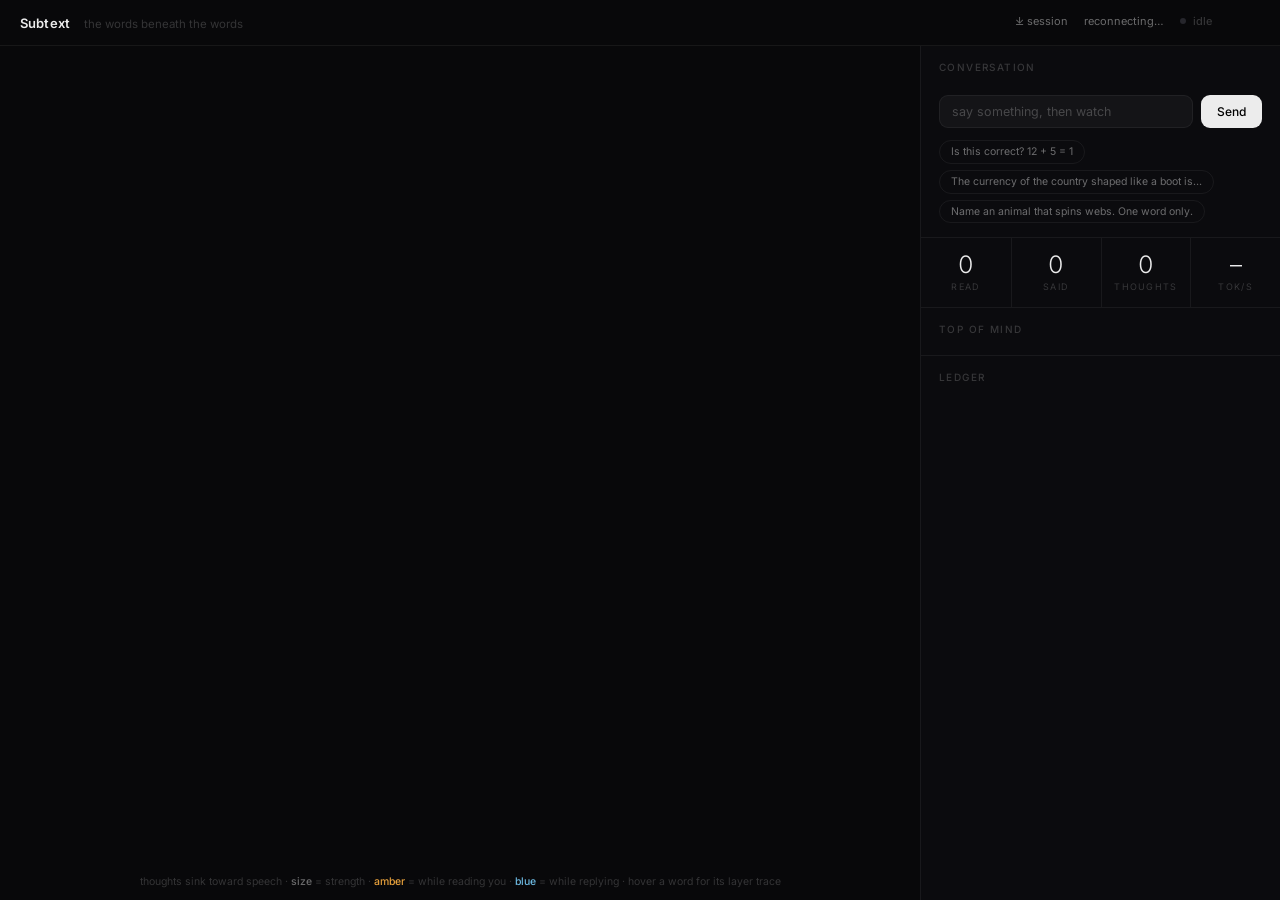
==== docs/index.html @ 671297f6 "New demo video; findings stills; browser replay mode; GitHub Pages demo" ====
<!DOCTYPE html>
<html lang="en">
<head>
<meta charset="utf-8">
<title>Subtext</title>
<meta name="viewport" content="width=device-width, initial-scale=1">
<link rel="preconnect" href="https://fonts.googleapis.com">
<link rel="preconnect" href="https://fonts.gstatic.com" crossorigin>
<link href="https://fonts.googleapis.com/css2?family=Inter:wght@300;400;500;600&family=Source+Serif+4:ital,opsz,wght@1,8..60,400;1,8..60,500&display=swap" rel="stylesheet">
<style>
  :root {
    --bg: #08080a; --panel: #0b0b0e; --hair: rgba(255,255,255,.06);
    --ink: rgba(255,255,255,.92); --dim: rgba(255,255,255,.40); --faint: rgba(255,255,255,.18);
    --read: #e8a13c; --think: #6cb8e0;
    --sans: "Inter", "Segoe UI", system-ui, sans-serif;
    --mono: "Cascadia Code", "Consolas", monospace;
    --serif: "Source Serif 4", Georgia, serif;
  }
  * { box-sizing: border-box; margin: 0; }
  html, body { height: 100%; overflow: hidden; background: var(--bg); }
  body { font: 13px/1.5 var(--sans); color: var(--ink);
         display: flex; flex-direction: column; -webkit-font-smoothing: antialiased; }

  /* ---------- header ---------- */
  #hdr { display: flex; align-items: baseline; gap: 14px; height: 46px; flex: none;
         padding: 14px 20px 0; border-bottom: 1px solid var(--hair); user-select: none; }
  #hdr .mark { font-size: 13px; font-weight: 600; letter-spacing: .01em; }
  #hdr .sub { font-size: 11.5px; color: var(--faint); font-weight: 400; }
  #hdr .right { margin-left: auto; display: flex; align-items: center; gap: 16px;
                font-size: 11px; color: var(--dim); transform: translateY(-3px); }
  #conn { font-feature-settings: "tnum"; }
  #phase { display: flex; align-items: center; gap: 7px; min-width: 80px;
           font-size: 11px; font-weight: 500; color: var(--faint); }
  #phase .dot { width: 6px; height: 6px; border-radius: 50%; background: #26262c;
                transition: background .3s; }
  #phase.reading { color: var(--read); }
  #phase.reading .dot { background: var(--read); animation: pulse 1.2s ease-in-out infinite; }
  #phase.thinking { color: var(--think); }
  #phase.thinking .dot { background: var(--think); animation: pulse 1.2s ease-in-out infinite; }
  @keyframes pulse { 50% { opacity: .3 } }

  /* ---------- layout ---------- */
  #main { flex: 1; display: flex; min-height: 0; }
  #stage { position: relative; flex: 1; min-width: 0; }
  #mind { position: absolute; inset: 0; }
  #foot { position: absolute; left: 0; right: 0; bottom: 10px; text-align: center;
          font-size: 10.5px; color: var(--faint); user-select: none; pointer-events: none; }
  #foot b { color: var(--dim); font-weight: 500; }

  /* inspector */
  #inspect { position: absolute; top: 16px; left: 16px; width: 240px; display: none;
             background: rgba(11,11,14,.88); border: 1px solid var(--hair); border-radius: 12px;
             padding: 14px 16px 12px; backdrop-filter: blur(18px); z-index: 4; }
  #inspect h3 { font: italic 500 21px var(--serif); margin-bottom: 8px; }
  #inspect .kv { display: flex; justify-content: space-between; font-size: 11px;
                 color: var(--dim); padding: 3px 0; }
  #inspect .kv b { color: var(--ink); font-weight: 500; font-feature-settings: "tnum"; }
  #inspect canvas { width: 100%; height: 44px; margin-top: 8px; opacity: .85; }
  #inspect .x { position: absolute; top: 8px; right: 12px; cursor: pointer;
                color: var(--faint); font-size: 12px; }
  #inspect .x:hover { color: var(--ink); }

  /* ---------- console ---------- */
  #console { width: 360px; flex: none; border-left: 1px solid var(--hair);
             background: var(--panel); display: flex; flex-direction: column; min-height: 0; }
  .cap { font-size: 10px; letter-spacing: .14em; text-transform: uppercase;
         color: var(--faint); font-weight: 500; padding: 14px 18px 8px; user-select: none; }

  /* chat */
  #chat { display: flex; flex-direction: column; max-height: 40%; border-bottom: 1px solid var(--hair); }
  #log { overflow-y: auto; padding: 0 18px; scrollbar-width: thin;
         scrollbar-color: rgba(255,255,255,.10) transparent; }
  .msg { padding: 8px 0 9px; border-bottom: 1px solid rgba(255,255,255,.035); }
  .msg:last-child { border-bottom: 0; }
  .msg .who { font-size: 9px; letter-spacing: .14em; text-transform: uppercase;
              color: var(--faint); font-weight: 600; margin-bottom: 3px; }
  .msg.user .who { color: color-mix(in srgb, var(--read) 70%, transparent); }
  .msg.bot .who { color: color-mix(in srgb, var(--think) 70%, transparent); }
  .msg .body { font-size: 12.5px; line-height: 1.55; white-space: pre-wrap;
               word-break: break-word; color: rgba(255,255,255,.78); }
  .msg.user .body .read { color: var(--read); }
  #inrow { display: flex; gap: 8px; padding: 12px 18px 6px; }
  #inp { flex: 1; background: rgba(255,255,255,.04); border: 1px solid var(--hair);
         border-radius: 9px; outline: 0; color: var(--ink); font: 12.5px var(--sans);
         padding: 8px 12px; transition: border-color .15s; }
  #inp:focus { border-color: rgba(255,255,255,.18); }
  #inp::placeholder { color: rgba(255,255,255,.22); }
  #send { border: 0; border-radius: 9px; padding: 0 16px; cursor: pointer;
          background: rgba(255,255,255,.92); color: #000; font: 500 12px var(--sans); }
  #send:hover:not(:disabled) { background: #fff; }
  #send:disabled { opacity: .25; cursor: default; }
  #chips { display: flex; gap: 6px; padding: 6px 18px 14px; flex-wrap: wrap; }
  .chip { font-size: 10.5px; color: var(--dim); border: 1px solid var(--hair);
          border-radius: 999px; padding: 3px 11px; cursor: pointer;
          transition: all .15s; white-space: nowrap; overflow: hidden;
          text-overflow: ellipsis; max-width: 100%; }
  .chip:hover { color: var(--ink); border-color: rgba(255,255,255,.22); }

  /* stats */
  #stats { display: grid; grid-template-columns: repeat(4, 1fr);
           border-bottom: 1px solid var(--hair); }
  #stats .cell { padding: 12px 0 13px; text-align: center; }
  #stats .cell + .cell { border-left: 1px solid var(--hair); }
  #stats .n { font: 300 24px var(--sans); font-feature-settings: "tnum";
              color: var(--ink); letter-spacing: -.01em; }
  #stats .l { font-size: 9px; letter-spacing: .14em; text-transform: uppercase;
              color: var(--faint); margin-top: 1px; }

  /* top of mind */
  #topmind { border-bottom: 1px solid var(--hair); padding-bottom: 10px; }
  .tm-row { display: flex; align-items: center; gap: 10px; padding: 2.5px 18px; height: 22px; }
  .tm-row .w { font: italic 400 14px var(--serif); width: 104px; white-space: nowrap;
               overflow: hidden; text-overflow: ellipsis; cursor: pointer;
               color: rgba(255,255,255,.85); }
  .tm-row .w:hover { color: #fff; }
  .tm-row .bar { flex: 1; height: 2px; background: rgba(255,255,255,.05); border-radius: 1px; }
  .tm-row .bar i { display: block; height: 100%; border-radius: 1px; background: rgba(255,255,255,.75);
                   transition: width .18s ease-out; }
  .tm-row .d { font: 10px var(--mono); color: var(--faint); width: 28px; text-align: right; }

  /* ledger */
  #ledger-wrap { flex: 1; min-height: 0; display: flex; flex-direction: column; }
  #ledger { flex: 1; overflow-y: auto; padding: 0 0 10px; scrollbar-width: thin;
            scrollbar-color: rgba(255,255,255,.10) transparent; }
  .lg-row { display: flex; align-items: center; gap: 9px; padding: 2px 18px 2px 15px;
            white-space: nowrap; overflow: hidden; }
  .lg-row .ph { width: 2px; height: 12px; border-radius: 1px; flex: none; background: #222; }
  .lg-row.reading .ph { background: var(--read); }
  .lg-row.thinking .ph { background: var(--think); }
  .lg-row .tk { font: 10.5px var(--mono); color: rgba(255,255,255,.80);
                min-width: 70px; max-width: 70px; overflow: hidden;
                text-overflow: ellipsis; flex: none; }
  .lg-row .th { display: flex; gap: 10px; overflow: hidden; align-items: center; }
  .lg-row .th .t { display: flex; align-items: center; gap: 4px; flex: none; }
  .lg-row .th .t span { font: italic 400 11.5px var(--serif); color: rgba(255,255,255,.55); }
  .lg-row .th .t i { display: block; width: 16px; height: 2px;
                     background: rgba(255,255,255,.07); border-radius: 1px; position: relative; }
  .lg-row .th .t i b { position: absolute; inset: 0 auto 0 0; border-radius: 1px;
                       background: rgba(255,255,255,.55); }
</style>
</head>
<body>

<div id="hdr">
  <span class="mark">Subtext</span>
  <span class="sub">the words beneath the words</span>
  <div class="right">
    <span id="export" style="cursor:pointer" title="download this session as a replay file">⤓ session</span>
    <span id="conn">connecting…</span>
    <div id="phase"><span class="dot"></span><span id="phasetext">idle</span></div>
  </div>
</div>

<div id="main">
  <div id="stage">
    <canvas id="mind"></canvas>
    <div id="inspect">
      <span class="x">✕</span>
      <h3 id="in-word">—</h3>
      <div class="kv"><span>strength</span><b id="in-now">—</b></div>
      <div class="kv"><span>peak</span><b id="in-peak">—</b></div>
      <div class="kv"><span>depth</span><b id="in-depth">—</b></div>
      <div class="kv"><span>frames</span><b id="in-frames">—</b></div>
      <canvas id="in-spark" width="208" height="44"></canvas>
    </div>
    <div id="foot">
      thoughts sink toward speech · <b>size</b> = strength ·
      <b style="color:var(--read)">amber</b> = while reading you ·
      <b style="color:var(--think)">blue</b> = while replying · hover a word for its layer trace
    </div>
  </div>

  <div id="console">
    <div id="chat">
      <div class="cap">conversation</div>
      <div id="log"></div>
      <div id="inrow">
        <input id="inp" placeholder="say something, then watch" autocomplete="off">
        <button id="send">Send</button>
      </div>
      <div id="chips">
        <span class="chip">Is this correct? 12 + 5 = 1</span>
        <span class="chip">The currency of the country shaped like a boot is…</span>
        <span class="chip">Name an animal that spins webs. One word only.</span>
      </div>
    </div>

    <div id="stats">
      <div class="cell"><div class="n" id="s-read">0</div><div class="l">read</div></div>
      <div class="cell"><div class="n" id="s-said">0</div><div class="l">said</div></div>
      <div class="cell"><div class="n" id="s-thoughts">0</div><div class="l">thoughts</div></div>
      <div class="cell"><div class="n" id="s-tps">–</div><div class="l">tok/s</div></div>
    </div>

    <div id="topmind">
      <div class="cap">top of mind</div>
      <div id="tm-rows"></div>
    </div>

    <div id="ledger-wrap">
      <div class="cap">ledger</div>
      <div id="ledger"></div>
    </div>
  </div>
</div>

<script>
"use strict";
/* ---------------- word → silhouette ---------------- */
const EMOJI = {
  dog:"🐕",puppy:"🐕",cat:"🐈",kitten:"🐈",spider:"🕷️",ant:"🐜",bird:"🐦",fish:"🐟",
  horse:"🐎",cow:"🐄",pig:"🐖",mouse:"🐁",rat:"🐀",rabbit:"🐇",bunny:"🐇",fox:"🦊",
  bear:"🐻",panda:"🐼",koala:"🐨",tiger:"🐅",lion:"🦁",elephant:"🐘",monkey:"🐒",
  chicken:"🐔",penguin:"🐧",frog:"🐸",snake:"🐍",whale:"🐋",dolphin:"🐬",shark:"🦈",
  octopus:"🐙",butterfly:"🦋",bee:"🐝",turtle:"🐢",crab:"🦀",dragon:"🐉",wolf:"🐺",
  deer:"🦌",owl:"🦉",bat:"🦇",duck:"🦆",eagle:"🦅",swan:"🦢",peacock:"🦚",parrot:"🦜",
  flamingo:"🦩",squid:"🦑",shrimp:"🦐",lobster:"🦞",snail:"🐌",goat:"🐐",sheep:"🐑",
  camel:"🐪",giraffe:"🦒",zebra:"🦓",kangaroo:"🦘",hippo:"🦛",rhino:"🦏",gorilla:"🦍",
  sloth:"🦥",otter:"🦦",dinosaur:"🦖",unicorn:"🦄",dove:"🕊️",rooster:"🐓",turkey:"🦃",
  hamster:"🐹",hedgehog:"🦔",
  apple:"🍎",orange:"🍊",banana:"🍌",grape:"🍇",grapes:"🍇",lemon:"🍋",cherry:"🍒",
  peach:"🍑",pear:"🍐",pineapple:"🍍",mango:"🥭",strawberry:"🍓",melon:"🍈",
  watermelon:"🍉",coconut:"🥥",kiwi:"🥝",tomato:"🍅",avocado:"🥑",eggplant:"🍆",
  potato:"🥔",carrot:"🥕",corn:"🌽",pepper:"🌶️",cucumber:"🥒",broccoli:"🥦",
  mushroom:"🍄",peanut:"🥜",bread:"🍞",cheese:"🧀",egg:"🥚",bacon:"🥓",pizza:"🍕",
  burger:"🍔",fries:"🍟",hotdog:"🌭",taco:"🌮",sushi:"🍣",ramen:"🍜",cake:"🍰",
  cookie:"🍪",donut:"🍩",candy:"🍬",chocolate:"🍫",popcorn:"🍿",coffee:"☕",tea:"🍵",
  milk:"🥛",beer:"🍺",wine:"🍷",
  sun:"☀️",moon:"🌙",star:"⭐",stars:"⭐",cloud:"☁️",rain:"🌧️",snow:"❄️",fire:"🔥",
  flame:"🔥",water:"💧",wave:"🌊",ocean:"🌊",sea:"🌊",tree:"🌳",forest:"🌲",palm:"🌴",
  cactus:"🌵",flower:"🌸",rose:"🌹",sunflower:"🌻",tulip:"🌷",leaf:"🍁",mountain:"⛰️",
  volcano:"🌋",earth:"🌍",world:"🌍",globe:"🌍",planet:"🪐",rainbow:"🌈",lightning:"⚡",
  thunder:"⚡",tornado:"🌪️",comet:"☄️",plant:"🌱",clover:"🍀",
  car:"🚗",taxi:"🚕",bus:"🚌",truck:"🚚",tractor:"🚜",train:"🚂",plane:"✈️",
  airplane:"✈️",rocket:"🚀",ship:"🚢",boat:"⛵",bike:"🚲",bicycle:"🚲",
  motorcycle:"🏍️",helicopter:"🚁",anchor:"⚓",house:"🏠",home:"🏠",castle:"🏰",
  church:"⛪",tent:"⛺",factory:"🏭",bridge:"🌉",tower:"🗼",statue:"🗽",
  key:"🔑",lock:"🔒",book:"📖",books:"📚",phone:"📱",telephone:"☎️",computer:"💻",
  laptop:"💻",robot:"🤖",clock:"🕐",watch:"⌚",hourglass:"⏳",money:"💰",dollar:"💵",
  coin:"🪙",gift:"🎁",balloon:"🎈",kite:"🪁",music:"🎵",note:"🎵",guitar:"🎸",
  piano:"🎹",violin:"🎻",trumpet:"🎺",drum:"🥁",microphone:"🎤",bell:"🔔",camera:"📷",
  television:"📺",candle:"🕯️",bulb:"💡",light:"💡",idea:"💡",umbrella:"☂️",
  glasses:"👓",crown:"👑",king:"👑",queen:"👑",ring:"💍",diamond:"💎",gem:"💎",
  sword:"🗡️",shield:"🛡️",hammer:"🔨",wrench:"🔧",scissors:"✂️",pencil:"✏️",pen:"🖊️",
  paint:"🎨",art:"🎨",magnet:"🧲",telescope:"🔭",microscope:"🔬",pill:"💊",soap:"🧼",
  broom:"🧹",box:"📦",package:"📦",mail:"✉️",letter:"✉️",map:"🗺️",compass:"🧭",
  soccer:"⚽",football:"🏈",basketball:"🏀",baseball:"⚾",tennis:"🎾",volleyball:"🏐",
  rugby:"🏉",golf:"⛳",bowling:"🎳",dart:"🎯",target:"🎯",trophy:"🏆",medal:"🏅",
  dice:"🎲",chess:"♟️",puzzle:"🧩",gamepad:"🎮",
  heart:"❤️",love:"❤️",brain:"🧠",mind:"🧠",eye:"👁️",eyes:"👀",ear:"👂",nose:"👃",
  mouth:"👄",lips:"👄",tongue:"👅",tooth:"🦷",bone:"🦴",hand:"✋",fist:"✊",foot:"🦶",
  muscle:"💪",skull:"💀",death:"💀",ghost:"👻",alien:"👽",clown:"🤡",baby:"👶",
  zombie:"🧟",wizard:"🧙",mermaid:"🧜",fairy:"🧚",santa:"🎅",kiss:"💋",
  hat:"🎩",shirt:"👕",dress:"👗",shoe:"👟",boot:"👢",sock:"🧦",scarf:"🧣",glove:"🧤",
  bag:"👜",backpack:"🎒",necktie:"👔",
  night:"🌙",morning:"🌅",sunrise:"🌅",sunset:"🌇",spring:"🌸",summer:"☀️",
  autumn:"🍁",fall:"🍁",winter:"❄️",christmas:"🎄",halloween:"🎃",pumpkin:"🎃",
  party:"🎉",birthday:"🎂",sleep:"💤",dream:"💤",
  france:"🥖",paris:"🗼",japan:"🗻",italy:"🍕",egypt:"🐪",
  warning:"⚠️",danger:"⚠️",infinity:"♾️",peace:"☮️",atom:"⚛️",dna:"🧬",virus:"🦠",
  magic:"✨",sparkle:"✨",bomb:"💣",crystal:"🔮",feather:"🪶",web:"🕸️",net:"🕸️",
};
const emojiFor = w => EMOJI[w] || (w.endsWith("s") ? EMOJI[w.slice(0, -1)] : null) || null;

/* ---------------- canvas ---------------- */
const stage = document.getElementById("stage");
const canvas = document.getElementById("mind");
const ctx = canvas.getContext("2d");
let W = 0, H = 0, DPR = 1;
function resize() {
  DPR = Math.min(window.devicePixelRatio || 1, 2);
  W = stage.clientWidth; H = stage.clientHeight;
  canvas.width = W * DPR; canvas.height = H * DPR;
  ctx.setTransform(DPR, 0, 0, DPR, 0, 0);
}
window.addEventListener("resize", resize);

const lerp = (a, b, t) => a + (b - a) * t;
const SERIF = '"Source Serif 4", Georgia, serif';
const MONO = '"Cascadia Code", Consolas, monospace';
function hash(s) { let h = 2166136261; for (const c of s) { h ^= c.charCodeAt(0); h = Math.imul(h, 16777619); } return (h >>> 0) / 4294967295; }

const RAIL_TOP = 0.10, RAIL_BOT = 0.88;
let RAILS = [], nLayersG = 32;
function layoutRails(layers, n) { nLayersG = n; RAILS = layers.map(l => ({ layer: l, frac: l / (n - 1) })); }
const railY = f => H * lerp(RAIL_TOP, RAIL_BOT, f);

/* absolute strength mapping — a weak thought LOOKS weak (honest display) */
const strength = p => Math.min(1, Math.pow(p, 0.45) * 1.05);

/* ---------------- calligram ---------------- */
function buildCalligram(word, emoji) {
  const S = 420, off = document.createElement("canvas");
  off.width = S; off.height = S;
  const c = off.getContext("2d", { willReadFrequently: true });
  c.font = '340px "Segoe UI Emoji", sans-serif';
  c.textAlign = "center"; c.textBaseline = "middle";
  c.fillText(emoji, S / 2, S / 2 + 20);
  const img = c.getImageData(0, 0, S, S).data;
  const CELL = 3, GW = Math.ceil(S / CELL);
  const mask = new Uint8Array(GW * GW), occ = new Uint8Array(GW * GW);
  let count = 0;
  for (let gy = 0; gy < GW; gy++) for (let gx = 0; gx < GW; gx++)
    if (img[((gy * CELL + 1) * S + gx * CELL + 1) * 4 + 3] > 100) { mask[gy * GW + gx] = 1; count++; }
  if (count < 400) return null;
  const placements = [];
  const fits = (x0, y0, w, h) => {
    if (x0 < 0 || y0 < 0 || x0 + w >= S || y0 + h >= S) return false;
    for (let y = y0; y <= y0 + h; y += CELL) for (let x = x0; x <= x0 + w; x += CELL) {
      const i = ((y / CELL) | 0) * GW + ((x / CELL) | 0);
      if (!mask[i] || occ[i]) return false;
    }
    return true;
  };
  const mark = (x0, y0, w, h) => {
    for (let y = y0; y <= y0 + h; y += CELL) for (let x = x0; x <= x0 + w; x += CELL)
      occ[((y / CELL) | 0) * GW + ((x / CELL) | 0)] = 1;
  };
  for (const size of [36, 30, 25, 21, 17, 14, 11, 9]) {
    c.font = `italic ${size}px ${SERIF}`;
    const w = c.measureText(word).width, h = size * 0.72;
    for (let t = 0, T = size > 20 ? 220 : 420; t < T; t++) {
      const x = (Math.random() * (S - w)) | 0, y = (Math.random() * (S - h)) | 0;
      if (fits(x, y, w, h)) { placements.push({ x: x + w / 2, y: y + h / 2, size, a: .45 + Math.random() * .55 }); mark(x, y, w, h); }
    }
  }
  return placements.length > 25 ? { placements, S } : null;
}

/* ---------------- field ---------------- */
const MAX_VISIBLE = 10;
const field = {
  thoughts: new Map(), pulses: [],
  dominant: { word: null, run: 0 }, lastCalligram: new Map(),
  totalSeen: 0, selected: null, hovered: null,

  applyFrame(f) {
    for (const t of this.thoughts.values()) t.target *= 0.78;
    for (const th of f.thoughts) {
      if (th.w.length < 3) continue;
      const v = strength(th.p);
      if (v < 0.14) continue;
      let t = this.thoughts.get(th.w);
      if (!t) {
        this.totalSeen++;
        t = { word: th.w, s: 0, target: 0, depth: th.d, prof: [],
              x: W * (0.14 + 0.72 * hash(th.w)), seed: hash(th.w + "~") * 1000,
              peak: 0, frames: 0, hist: [], phase: f.phase,
              calligram: null, calligramAlpha: 0 };
        this.thoughts.set(th.w, t);
      }
      if (v - t.target > 0.35 && v > 0.55)
        this.pulses.push({ x: t.x, y: railY(t.depth), r: 8, a: .4 });
      t.target = Math.max(t.target, v);
      t.depth = lerp(t.depth, th.d, 0.35);
      t.prof = th.prof || [];
      t.peak = Math.max(t.peak, v); t.frames++; t.phase = f.phase;
    }
    // keep only the strongest MAX_VISIBLE alive
    const all = [...this.thoughts.values()].sort((a, b) => b.target - a.target);
    for (let i = MAX_VISIBLE; i < all.length; i++) all[i].target = 0;
    for (const t of all) { t.hist.push(t.target); if (t.hist.length > 90) t.hist.shift(); }

    const top = all[0];
    if (top && top.target > 0.6 && emojiFor(top.word)) {
      this.dominant = top.word === this.dominant.word
        ? { word: top.word, run: this.dominant.run + 1 } : { word: top.word, run: 1 };
      if (this.dominant.run >= 5 && !top.calligram &&
          Date.now() - (this.lastCalligram.get(top.word) || 0) > 25000) {
        top.calligram = buildCalligram(top.word, emojiFor(top.word));
        this.lastCalligram.set(top.word, Date.now());
      }
    } else this.dominant = { word: null, run: 0 };
  },

  /* relaxation: push overlapping words apart along their rails */
  relax(list) {
    for (let k = 0; k < 4; k++) for (let i = 0; i < list.length; i++) for (let j = i + 1; j < list.length; j++) {
      const a = list[i], b = list[j];
      const ay = railY(a.depth), by = railY(b.depth);
      const vh = (a.size + b.size) * 0.58;
      if (Math.abs(ay - by) > vh) continue;
      const need = (a.w + b.w) / 2 + 26;
      const dx = b.x - a.x;
      if (Math.abs(dx) < need) {
        const push = (need - Math.abs(dx)) / 2 * (dx >= 0 ? 1 : -1);
        a.x -= push * 0.25; b.x += push * 0.25;
      }
    }
    for (const t of list) t.x = Math.max(80, Math.min(W - 50, t.x));
  },

  render(now) {
    ctx.clearRect(0, 0, W, H);

    // rails — hairline guides with quiet labels
    ctx.font = `10px ${MONO}`;
    ctx.textAlign = "left"; ctx.textBaseline = "middle";
    for (const r of RAILS) {
      const y = railY(r.frac);
      ctx.strokeStyle = "rgba(255,255,255,0.07)";
      ctx.lineWidth = 1;
      ctx.beginPath(); ctx.moveTo(52, y + .5); ctx.lineTo(W - 20, y + .5); ctx.stroke();
      ctx.fillStyle = "rgba(255,255,255,0.22)";
      ctx.fillText("L" + r.layer, 18, y);
    }
    if (RAILS.length) {
      ctx.fillStyle = "rgba(255,255,255,0.26)";
      ctx.font = `10px var(--sans), sans-serif`;
      ctx.font = `10px Inter, sans-serif`;
      ctx.fillText("perception", 52, railY(RAILS[0].frac) - 12);
      ctx.fillText("speech", 52, railY(RAILS[RAILS.length - 1].frac) + 13);
    }

    const list = [...this.thoughts.values()];
    for (const t of list) {
      t.s = lerp(t.s, t.target, 0.10);
      if (t.s < 0.015 && t.target < 0.015) {
        if (this.selected === t) { this.selected = null; inspectEl.style.display = "none"; }
        this.thoughts.delete(t.word);
        continue;
      }
      t.size = 13 + Math.pow(t.s, 0.8) * 46;
      ctx.font = `italic 400 ${t.size.toFixed(1)}px ${SERIF}`;
      t.w = ctx.measureText(t.word).width;
      t.calligramAlpha = lerp(t.calligramAlpha, t.calligram && t.s > 0.30 ? 1 : 0, 0.05);
    }
    const vis = list.filter(t => t.s >= 0.015).sort((a, b) => a.s - b.s);
    this.relax(vis);

    // pulses
    this.pulses = this.pulses.filter(p => p.a > 0.02);
    for (const p of this.pulses) {
      p.r += 1.5; p.a *= 0.94;
      ctx.strokeStyle = `rgba(210,220,245,${p.a.toFixed(3)})`;
      ctx.lineWidth = 1; ctx.beginPath(); ctx.arc(p.x, p.y, p.r, 0, 7); ctx.stroke();
    }

    // layer trace — only for the hovered/selected word (detail on demand)
    const focus = this.selected || this.hovered;
    if (focus && focus.prof.length && focus.s > 0.02) {
      const accent = focus.phase === "reading" ? "232,161,60" : "108,184,224";
      const pm = Math.max(...focus.prof.map(e => e[1]), 1e-9);
      ctx.strokeStyle = `rgba(${accent},0.35)`;
      ctx.lineWidth = 1; ctx.beginPath();
      focus.prof.forEach(([l], i) => {
        const ry = railY(l / (nLayersG - 1));
        i ? ctx.lineTo(focus.x, ry) : ctx.moveTo(focus.x, ry);
      });
      ctx.stroke();
      for (const [l, p] of focus.prof) {
        const ry = railY(l / (nLayersG - 1));
        ctx.fillStyle = `rgba(${accent},${(0.25 + 0.65 * p / pm).toFixed(3)})`;
        ctx.beginPath(); ctx.arc(focus.x, ry, 1.5 + 2.5 * Math.sqrt(p / pm), 0, 7); ctx.fill();
      }
    }

    // words
    ctx.textAlign = "center"; ctx.textBaseline = "middle";
    for (const t of vis) {
      const y = railY(t.depth) + Math.sin(t.seed + now * 0.00035) * 2.5;
      const d = t.depth;
      const isFocus = t === this.selected || t === this.hovered;
      const alpha = Math.min(1, t.s * (0.45 + 0.6 * d) + (isFocus ? 0.25 : 0));
      const wa = alpha * (1 - t.calligramAlpha);
      const tint = t.phase === "reading" ? [255, 232, 200] : [225, 240, 252];
      const cr = Math.round(lerp(tint[0] * .72, tint[0], d)),
            cg = Math.round(lerp(tint[1] * .72, tint[1], d)),
            cb = Math.round(lerp(tint[2] * .72, tint[2], d));
      if (wa > 0.012) {
        ctx.font = `italic 400 ${t.size.toFixed(1)}px ${SERIF}`;
        ctx.shadowColor = `rgba(${cr},${cg},${cb},0.55)`;
        ctx.shadowBlur = 3 + 10 * t.s;
        ctx.fillStyle = `rgba(${cr},${cg},${cb},${wa.toFixed(3)})`;
        ctx.fillText(t.word, t.x, y);
        ctx.shadowBlur = 0;
      }
      if (t.calligram && t.calligramAlpha > 0.02) {
        const k = (t.size * 3.6) / t.calligram.S;
        const br = 1 + Math.sin(now * 0.0016 + t.seed) * 0.02;
        ctx.save(); ctx.translate(t.x, y); ctx.scale(k * br, k * br);
        ctx.translate(-t.calligram.S / 2, -t.calligram.S / 2);
        for (const p of t.calligram.placements) {
          ctx.font = `italic ${p.size}px ${SERIF}`;
          ctx.fillStyle = `rgba(${cr},${cg},${cb},${(alpha * t.calligramAlpha * p.a).toFixed(3)})`;
          ctx.fillText(t.word, p.x, p.y);
        }
        ctx.restore();
      }
      t.hitY = y;
    }
  },
};

/* ---------------- pointer: hover + inspect ---------------- */
const inspectEl = document.getElementById("inspect");
const sparkEl = document.getElementById("in-spark");
function hitTest(mx, my) {
  let best = null, bd = 1e9;
  for (const t of field.thoughts.values()) {
    if (t.s < 0.04 || t.hitY === undefined) continue;
    if (Math.abs(mx - t.x) < t.w / 2 + 12 && Math.abs(my - t.hitY) < t.size / 2 + 8) {
      const dd = (mx - t.x) ** 2 + (my - t.hitY) ** 2;
      if (dd < bd) { bd = dd; best = t; }
    }
  }
  return best;
}
canvas.addEventListener("pointermove", e => {
  field.hovered = hitTest(e.offsetX, e.offsetY);
  canvas.style.cursor = field.hovered ? "pointer" : "default";
});
canvas.addEventListener("click", e => {
  field.selected = hitTest(e.offsetX, e.offsetY);
  inspectEl.style.display = field.selected ? "block" : "none";
});
document.querySelector("#inspect .x").onclick = () => {
  field.selected = null; inspectEl.style.display = "none";
};
function selectWord(w) {
  const t = field.thoughts.get(w);
  if (t) { field.selected = t; inspectEl.style.display = "block"; }
}
function renderInspect() {
  const t = field.selected;
  if (!t) return;
  document.getElementById("in-word").textContent = t.word;
  document.getElementById("in-now").textContent = t.s.toFixed(3);
  document.getElementById("in-peak").textContent = t.peak.toFixed(3);
  document.getElementById("in-depth").textContent =
    `L${Math.round(t.depth * (nLayersG - 1))} of ${nLayersG}`;
  document.getElementById("in-frames").textContent = t.frames;
  const c = sparkEl.getContext("2d");
  c.clearRect(0, 0, sparkEl.width, sparkEl.height);
  c.strokeStyle = "rgba(255,255,255,.55)"; c.lineWidth = 1; c.beginPath();
  t.hist.forEach((v, i) => {
    const x = i / 89 * sparkEl.width, y = sparkEl.height - 3 - v * (sparkEl.height - 6);
    i ? c.lineTo(x, y) : c.moveTo(x, y);
  });
  c.stroke();
}

/* ---------------- console ---------------- */
const log = document.getElementById("log"), inp = document.getElementById("inp"),
      send = document.getElementById("send"), phaseWrap = document.getElementById("phase"),
      phaseText = document.getElementById("phasetext"), conn = document.getElementById("conn"),
      ledger = document.getElementById("ledger"), tmRows = document.getElementById("tm-rows");
const history = [];
let busy = false, botBody = null, userSpans = null, readPtr = 0;
let nRead = 0, nSaid = 0, tpsWindow = [];

function addMsg(role, text) {
  const m = document.createElement("div"); m.className = "msg " + role;
  const who = document.createElement("div"); who.className = "who";
  who.textContent = role === "user" ? "you" : "model";
  const body = document.createElement("div"); body.className = "body";
  if (role === "user") {
    userSpans = []; readPtr = 0;
    for (const ch of text) {
      const s = document.createElement("span"); s.textContent = ch;
      body.appendChild(s); userSpans.push(s);
    }
  } else body.textContent = text;
  m.append(who, body); log.appendChild(m); log.scrollTop = log.scrollHeight;
  return body;
}
const setPhase = p => { phaseText.textContent = p; phaseWrap.className = p === "idle" ? "" : p; };
const stat = (id, v) => document.getElementById(id).textContent = v;

function ledgerRow(f) {
  const r = document.createElement("div"); r.className = "lg-row " + f.phase;
  const ph = document.createElement("span"); ph.className = "ph";
  const tk = document.createElement("span"); tk.className = "tk";
  tk.textContent = JSON.stringify(f.phase === "reading" ? f.tok : f.out).slice(1, -1) || "·";
  const th = document.createElement("span"); th.className = "th";
  for (const t of f.thoughts.slice(0, 3)) {
    const el = document.createElement("span"); el.className = "t";
    const word = document.createElement("span"); word.textContent = t.w;
    const bar = document.createElement("i"); const fill = document.createElement("b");
    fill.style.width = (strength(t.p) * 100).toFixed(0) + "%";
    bar.appendChild(fill); el.append(word, bar); th.appendChild(el);
  }
  r.append(ph, tk, th);
  const stick = ledger.scrollTop + ledger.clientHeight > ledger.scrollHeight - 40;
  ledger.appendChild(r);
  while (ledger.children.length > 220) ledger.firstChild.remove();
  if (stick) ledger.scrollTop = ledger.scrollHeight;
}

function renderTopMind() {
  const top = [...field.thoughts.values()].filter(t => t.s > 0.04)
    .sort((a, b) => b.s - a.s).slice(0, 7);
  tmRows.innerHTML = "";
  for (const t of top) {
    const r = document.createElement("div"); r.className = "tm-row";
    const w = document.createElement("span"); w.className = "w"; w.textContent = t.word;
    w.onclick = () => selectWord(t.word);
    const bar = document.createElement("span"); bar.className = "bar";
    const fill = document.createElement("i"); fill.style.width = (t.s * 100).toFixed(0) + "%";
    bar.appendChild(fill);
    const d = document.createElement("span"); d.className = "d";
    d.textContent = "L" + Math.round(t.depth * (nLayersG - 1));
    r.append(w, bar, d); tmRows.appendChild(r);
  }
  stat("s-thoughts", field.totalSeen);
}

/* ---------------- pacing ---------------- */
const queue = [];
let playTimer = null;
function pump() {
  if (playTimer) return;
  const step = () => {
    const f = queue.shift();
    if (!f) { playTimer = null; return; }
    playFrame(f);
    playTimer = setTimeout(step, f.phase === "reading" ? 90 : 60);
  };
  playTimer = setTimeout(step, 0);
}
function playFrame(f) {
  if (f.type === "done") {
    if (botBody) botBody.textContent = f.text;
    history.push({ role: "assistant", content: f.text });
    busy = false; send.disabled = false; botBody = null;
    setPhase("idle"); renderTopMind(); inp.focus();
    return;
  }
  setPhase(f.phase);
  field.applyFrame(f);
  ledgerRow(f);
  renderTopMind();
  tpsWindow.push(performance.now());
  tpsWindow = tpsWindow.filter(t => performance.now() - t < 3000);
  stat("s-tps", (tpsWindow.length / 3).toFixed(1));
  if (f.phase === "reading") {
    nRead++; stat("s-read", nRead);
    if (userSpans && readPtr < userSpans.length) {
      const rest = userSpans.slice(readPtr).map(s => s.textContent).join("");
      let tok = f.tok || "";
      if (!rest.startsWith(tok)) tok = tok.replace(/^\s+/, "");
      if (tok && rest.startsWith(tok))
        for (let i = 0; i < tok.length; i++, readPtr++)
          userSpans[readPtr].classList.add("read");
    }
  }
  if (f.phase === "thinking" && f.out) {
    nSaid++; stat("s-said", nSaid);
    if (!botBody) botBody = addMsg("bot", "");
    botBody.textContent += f.out;
    log.scrollTop = log.scrollHeight;
  }
}

/* ---------------- websocket / replay ---------------- */
let ws;
const WS_URL = location.protocol === "file:" || !location.host
  ? "ws://127.0.0.1:8765/ws" : `ws://${location.host}/ws`;
const REPLAY = new URLSearchParams(location.search).get("replay")
  || (location.host.endsWith("github.io") ? "demo_session.json" : null);
const recorded = [];

function connect() {
  ws = new WebSocket(WS_URL);
  ws.onopen = () => { conn.textContent = "…"; };
  ws.onclose = () => { conn.textContent = "reconnecting…"; setTimeout(connect, 1500); };
  ws.onmessage = ev => {
    const m = JSON.parse(ev.data);
    recorded.push(m);
    if (m.type === "hello") {
      layoutRails(m.layers, m.n_layers);
      conn.textContent = `${m.model} · ${m.layers.length} lens layers`;
      return;
    }
    queue.push(m); pump();
  };
}
function submit(text) {
  if (busy || !text.trim() || !ws || ws.readyState !== 1) return;
  busy = true; send.disabled = true;
  addMsg("user", text);
  history.push({ role: "user", content: text });
  recorded.push({ type: "user", text });
  ws.send(JSON.stringify({ type: "chat", messages: history }));
  inp.value = "";
}
send.onclick = () => submit(inp.value);
inp.addEventListener("keydown", e => { if (e.key === "Enter") submit(inp.value); });
document.querySelectorAll(".chip").forEach(c => c.addEventListener("click", () => submit(c.textContent)));

document.getElementById("export").onclick = () => {
  if (!recorded.some(m => m.type === "frame")) { alert("nothing recorded yet — have a conversation first"); return; }
  const blob = new Blob([JSON.stringify(recorded)], { type: "application/json" });
  const a = document.createElement("a");
  a.href = URL.createObjectURL(blob); a.download = "session.json"; a.click();
};

/* replay: play back an exported session with live pacing, then loop */
function resetAll() {
  log.innerHTML = ""; history.length = 0; botBody = null; userSpans = null; readPtr = 0;
  nRead = 0; nSaid = 0; field.thoughts.clear(); field.totalSeen = 0;
  field.selected = null; field.hovered = null; inspectEl.style.display = "none";
  ledger.innerHTML = ""; tmRows.innerHTML = "";
  stat("s-read", 0); stat("s-said", 0); stat("s-thoughts", 0);
}
async function startReplay(url) {
  conn.textContent = "loading replay…";
  inp.disabled = true; inp.placeholder = "this is a replay — clone the repo to run it live";
  send.disabled = true;
  document.getElementById("export").style.display = "none";
  document.getElementById("chips").style.display = "none";
  let events;
  try { events = await (await fetch(url)).json(); }
  catch { conn.textContent = "replay file not found"; return; }
  let i = 0;
  const step = () => {
    if (i >= events.length) { setTimeout(() => { resetAll(); i = 0; step(); }, 3500); return; }
    const m = events[i++];
    if (m.type === "hello") {
      layoutRails(m.layers, m.n_layers);
      conn.textContent = `${m.model} · replay`;
      step();
    } else if (m.type === "user") {
      addMsg("user", m.text); setTimeout(step, 900);
    } else if (m.type === "frame") {
      playFrame(m); setTimeout(step, m.phase === "reading" ? 90 : 60);
    } else if (m.type === "done") {
      playFrame(m); setTimeout(step, 1600);
    } else step();
  };
  step();
}

/* ---------------- loop ---------------- */
resize();
if (REPLAY) startReplay(REPLAY); else connect();
(function loop(now) {
  field.render(now || 0);
  if (field.selected) renderInspect();
  requestAnimationFrame(loop);
})(0);
</script>
</body>
</html>
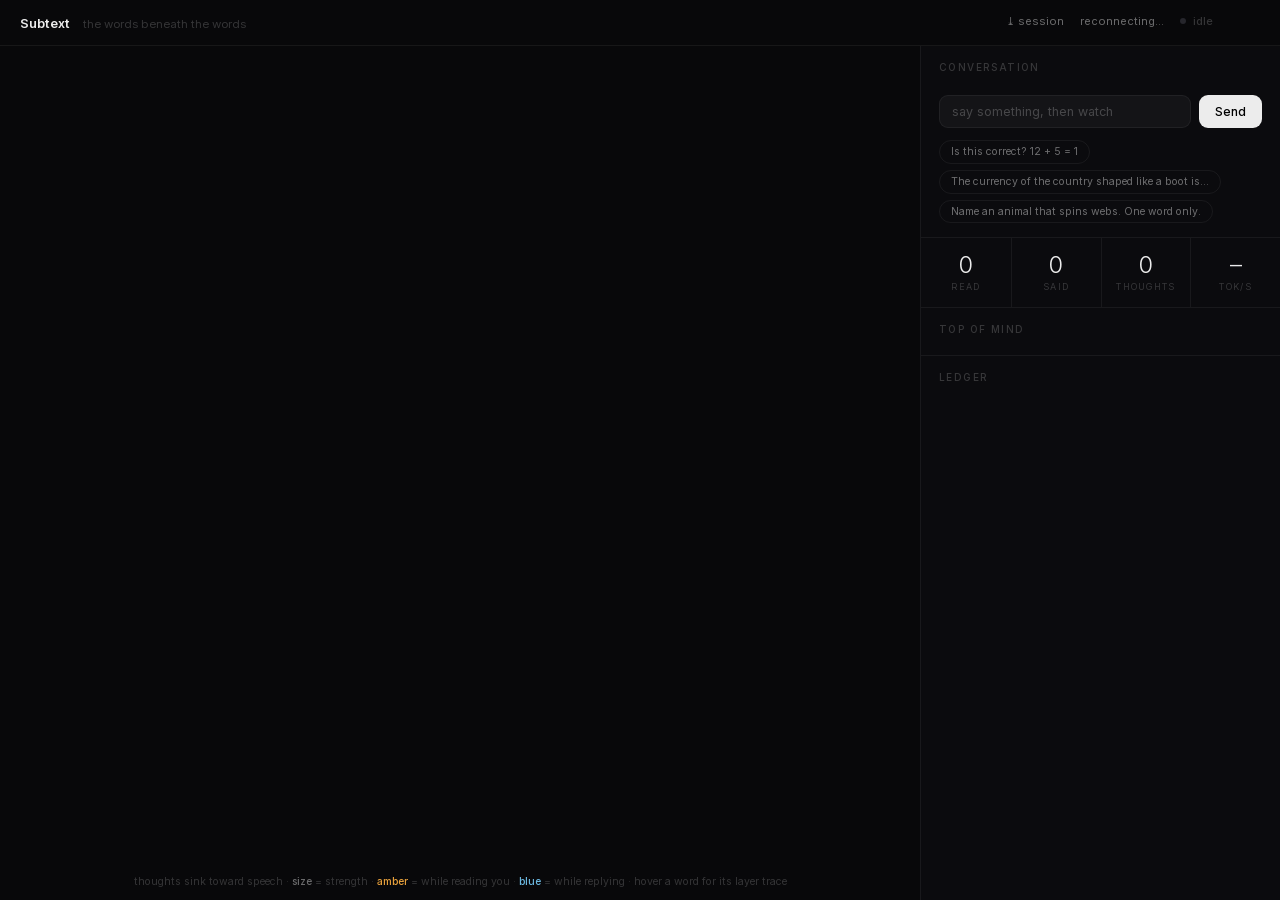
==== commit 0eb85ac1: "Self-host licensed fonts and preserve website wording" ====
--- a/docs/index.html
+++ b/docs/index.html
@@ -4,9 +4,7 @@
 <meta charset="utf-8">
 <title>Subtext</title>
 <meta name="viewport" content="width=device-width, initial-scale=1">
-<link rel="preconnect" href="https://fonts.googleapis.com">
-<link rel="preconnect" href="https://fonts.gstatic.com" crossorigin>
-<link href="https://fonts.googleapis.com/css2?family=Inter:wght@300;400;500;600&family=Source+Serif+4:ital,opsz,wght@1,8..60,400;1,8..60,500&display=swap" rel="stylesheet">
+<link href="assets/fonts/fonts.css" rel="stylesheet">
 <style>
   :root {
     --bg: #08080a; --panel: #0b0b0e; --hair: rgba(255,255,255,.06);
@@ -17,7 +15,7 @@
     --serif: "Source Serif 4", Georgia, serif;
   }
   * { box-sizing: border-box; margin: 0; }
-  html, body { height: 100%; overflow: hidden; background: var(--bg); }
+  html, body { height: 100%; height: 100dvh; overflow: hidden; background: var(--bg); }
   body { font: 13px/1.5 var(--sans); color: var(--ink);
          display: flex; flex-direction: column; -webkit-font-smoothing: antialiased; }
 
@@ -137,6 +135,22 @@
                      background: rgba(255,255,255,.07); border-radius: 1px; position: relative; }
   .lg-row .th .t i b { position: absolute; inset: 0 auto 0 0; border-radius: 1px;
                        background: rgba(255,255,255,.55); }
+
+  /* ---------- mobile: stack canvas above a scrolling console ---------- */
+  @media (max-width: 760px) {
+    #hdr { padding: 12px 14px 0; gap: 10px; }
+    #hdr .sub, #export { display: none; }
+    #main { flex-direction: column; }
+    #stage { flex: none; height: 46dvh; }
+    #foot { display: none; }
+    #console { width: 100%; flex: 1; min-height: 0; overflow-y: auto;
+               border-left: 0; border-top: 1px solid var(--line, rgba(255,255,255,.07)); }
+    #chat { max-height: none; }
+    #log { max-height: 30dvh; }
+    #ledger-wrap { min-height: 200px; }
+    #ledger { max-height: 300px; }
+    #inspect { width: 200px; }
+  }
 </style>
 </head>
 <body>
--- a/docs/assets/fonts/fonts.css
+++ b/docs/assets/fonts/fonts.css
@@ -0,0 +1,360 @@
+/* cyrillic-ext */
+@font-face {
+  font-family: 'Inter';
+  font-style: normal;
+  font-weight: 300;
+  font-display: swap;
+  src: url(UcC73FwrK3iLTeHuS_nVMrMxCp50SjIa2JL7W0Q5n-wU.woff2) format('woff2');
+  unicode-range: U+0460-052F, U+1C80-1C8A, U+20B4, U+2DE0-2DFF, U+A640-A69F, U+FE2E-FE2F;
+}
+/* cyrillic */
+@font-face {
+  font-family: 'Inter';
+  font-style: normal;
+  font-weight: 300;
+  font-display: swap;
+  src: url(UcC73FwrK3iLTeHuS_nVMrMxCp50SjIa0ZL7W0Q5n-wU.woff2) format('woff2');
+  unicode-range: U+0301, U+0400-045F, U+0490-0491, U+04B0-04B1, U+2116;
+}
+/* greek-ext */
+@font-face {
+  font-family: 'Inter';
+  font-style: normal;
+  font-weight: 300;
+  font-display: swap;
+  src: url(UcC73FwrK3iLTeHuS_nVMrMxCp50SjIa2ZL7W0Q5n-wU.woff2) format('woff2');
+  unicode-range: U+1F00-1FFF;
+}
+/* greek */
+@font-face {
+  font-family: 'Inter';
+  font-style: normal;
+  font-weight: 300;
+  font-display: swap;
+  src: url(UcC73FwrK3iLTeHuS_nVMrMxCp50SjIa1pL7W0Q5n-wU.woff2) format('woff2');
+  unicode-range: U+0370-0377, U+037A-037F, U+0384-038A, U+038C, U+038E-03A1, U+03A3-03FF;
+}
+/* vietnamese */
+@font-face {
+  font-family: 'Inter';
+  font-style: normal;
+  font-weight: 300;
+  font-display: swap;
+  src: url(UcC73FwrK3iLTeHuS_nVMrMxCp50SjIa2pL7W0Q5n-wU.woff2) format('woff2');
+  unicode-range: U+0102-0103, U+0110-0111, U+0128-0129, U+0168-0169, U+01A0-01A1, U+01AF-01B0, U+0300-0301, U+0303-0304, U+0308-0309, U+0323, U+0329, U+1EA0-1EF9, U+20AB;
+}
+/* latin-ext */
+@font-face {
+  font-family: 'Inter';
+  font-style: normal;
+  font-weight: 300;
+  font-display: swap;
+  src: url(UcC73FwrK3iLTeHuS_nVMrMxCp50SjIa25L7W0Q5n-wU.woff2) format('woff2');
+  unicode-range: U+0100-02BA, U+02BD-02C5, U+02C7-02CC, U+02CE-02D7, U+02DD-02FF, U+0304, U+0308, U+0329, U+1D00-1DBF, U+1E00-1E9F, U+1EF2-1EFF, U+2020, U+20A0-20AB, U+20AD-20C4, U+2113, U+2C60-2C7F, U+A720-A7FF;
+}
+/* latin */
+@font-face {
+  font-family: 'Inter';
+  font-style: normal;
+  font-weight: 300;
+  font-display: swap;
+  src: url(UcC73FwrK3iLTeHuS_nVMrMxCp50SjIa1ZL7W0Q5nw.woff2) format('woff2');
+  unicode-range: U+0000-00FF, U+0131, U+0152-0153, U+02BB-02BC, U+02C6, U+02DA, U+02DC, U+0304, U+0308, U+0329, U+2000-206F, U+20AC, U+2122, U+2191, U+2193, U+2212, U+2215, U+FEFF, U+FFFD;
+}
+/* cyrillic-ext */
+@font-face {
+  font-family: 'Inter';
+  font-style: normal;
+  font-weight: 400;
+  font-display: swap;
+  src: url(UcC73FwrK3iLTeHuS_nVMrMxCp50SjIa2JL7W0Q5n-wU.woff2) format('woff2');
+  unicode-range: U+0460-052F, U+1C80-1C8A, U+20B4, U+2DE0-2DFF, U+A640-A69F, U+FE2E-FE2F;
+}
+/* cyrillic */
+@font-face {
+  font-family: 'Inter';
+  font-style: normal;
+  font-weight: 400;
+  font-display: swap;
+  src: url(UcC73FwrK3iLTeHuS_nVMrMxCp50SjIa0ZL7W0Q5n-wU.woff2) format('woff2');
+  unicode-range: U+0301, U+0400-045F, U+0490-0491, U+04B0-04B1, U+2116;
+}
+/* greek-ext */
+@font-face {
+  font-family: 'Inter';
+  font-style: normal;
+  font-weight: 400;
+  font-display: swap;
+  src: url(UcC73FwrK3iLTeHuS_nVMrMxCp50SjIa2ZL7W0Q5n-wU.woff2) format('woff2');
+  unicode-range: U+1F00-1FFF;
+}
+/* greek */
+@font-face {
+  font-family: 'Inter';
+  font-style: normal;
+  font-weight: 400;
+  font-display: swap;
+  src: url(UcC73FwrK3iLTeHuS_nVMrMxCp50SjIa1pL7W0Q5n-wU.woff2) format('woff2');
+  unicode-range: U+0370-0377, U+037A-037F, U+0384-038A, U+038C, U+038E-03A1, U+03A3-03FF;
+}
+/* vietnamese */
+@font-face {
+  font-family: 'Inter';
+  font-style: normal;
+  font-weight: 400;
+  font-display: swap;
+  src: url(UcC73FwrK3iLTeHuS_nVMrMxCp50SjIa2pL7W0Q5n-wU.woff2) format('woff2');
+  unicode-range: U+0102-0103, U+0110-0111, U+0128-0129, U+0168-0169, U+01A0-01A1, U+01AF-01B0, U+0300-0301, U+0303-0304, U+0308-0309, U+0323, U+0329, U+1EA0-1EF9, U+20AB;
+}
+/* latin-ext */
+@font-face {
+  font-family: 'Inter';
+  font-style: normal;
+  font-weight: 400;
+  font-display: swap;
+  src: url(UcC73FwrK3iLTeHuS_nVMrMxCp50SjIa25L7W0Q5n-wU.woff2) format('woff2');
+  unicode-range: U+0100-02BA, U+02BD-02C5, U+02C7-02CC, U+02CE-02D7, U+02DD-02FF, U+0304, U+0308, U+0329, U+1D00-1DBF, U+1E00-1E9F, U+1EF2-1EFF, U+2020, U+20A0-20AB, U+20AD-20C4, U+2113, U+2C60-2C7F, U+A720-A7FF;
+}
+/* latin */
+@font-face {
+  font-family: 'Inter';
+  font-style: normal;
+  font-weight: 400;
+  font-display: swap;
+  src: url(UcC73FwrK3iLTeHuS_nVMrMxCp50SjIa1ZL7W0Q5nw.woff2) format('woff2');
+  unicode-range: U+0000-00FF, U+0131, U+0152-0153, U+02BB-02BC, U+02C6, U+02DA, U+02DC, U+0304, U+0308, U+0329, U+2000-206F, U+20AC, U+2122, U+2191, U+2193, U+2212, U+2215, U+FEFF, U+FFFD;
+}
+/* cyrillic-ext */
+@font-face {
+  font-family: 'Inter';
+  font-style: normal;
+  font-weight: 500;
+  font-display: swap;
+  src: url(UcC73FwrK3iLTeHuS_nVMrMxCp50SjIa2JL7W0Q5n-wU.woff2) format('woff2');
+  unicode-range: U+0460-052F, U+1C80-1C8A, U+20B4, U+2DE0-2DFF, U+A640-A69F, U+FE2E-FE2F;
+}
+/* cyrillic */
+@font-face {
+  font-family: 'Inter';
+  font-style: normal;
+  font-weight: 500;
+  font-display: swap;
+  src: url(UcC73FwrK3iLTeHuS_nVMrMxCp50SjIa0ZL7W0Q5n-wU.woff2) format('woff2');
+  unicode-range: U+0301, U+0400-045F, U+0490-0491, U+04B0-04B1, U+2116;
+}
+/* greek-ext */
+@font-face {
+  font-family: 'Inter';
+  font-style: normal;
+  font-weight: 500;
+  font-display: swap;
+  src: url(UcC73FwrK3iLTeHuS_nVMrMxCp50SjIa2ZL7W0Q5n-wU.woff2) format('woff2');
+  unicode-range: U+1F00-1FFF;
+}
+/* greek */
+@font-face {
+  font-family: 'Inter';
+  font-style: normal;
+  font-weight: 500;
+  font-display: swap;
+  src: url(UcC73FwrK3iLTeHuS_nVMrMxCp50SjIa1pL7W0Q5n-wU.woff2) format('woff2');
+  unicode-range: U+0370-0377, U+037A-037F, U+0384-038A, U+038C, U+038E-03A1, U+03A3-03FF;
+}
+/* vietnamese */
+@font-face {
+  font-family: 'Inter';
+  font-style: normal;
+  font-weight: 500;
+  font-display: swap;
+  src: url(UcC73FwrK3iLTeHuS_nVMrMxCp50SjIa2pL7W0Q5n-wU.woff2) format('woff2');
+  unicode-range: U+0102-0103, U+0110-0111, U+0128-0129, U+0168-0169, U+01A0-01A1, U+01AF-01B0, U+0300-0301, U+0303-0304, U+0308-0309, U+0323, U+0329, U+1EA0-1EF9, U+20AB;
+}
+/* latin-ext */
+@font-face {
+  font-family: 'Inter';
+  font-style: normal;
+  font-weight: 500;
+  font-display: swap;
+  src: url(UcC73FwrK3iLTeHuS_nVMrMxCp50SjIa25L7W0Q5n-wU.woff2) format('woff2');
+  unicode-range: U+0100-02BA, U+02BD-02C5, U+02C7-02CC, U+02CE-02D7, U+02DD-02FF, U+0304, U+0308, U+0329, U+1D00-1DBF, U+1E00-1E9F, U+1EF2-1EFF, U+2020, U+20A0-20AB, U+20AD-20C4, U+2113, U+2C60-2C7F, U+A720-A7FF;
+}
+/* latin */
+@font-face {
+  font-family: 'Inter';
+  font-style: normal;
+  font-weight: 500;
+  font-display: swap;
+  src: url(UcC73FwrK3iLTeHuS_nVMrMxCp50SjIa1ZL7W0Q5nw.woff2) format('woff2');
+  unicode-range: U+0000-00FF, U+0131, U+0152-0153, U+02BB-02BC, U+02C6, U+02DA, U+02DC, U+0304, U+0308, U+0329, U+2000-206F, U+20AC, U+2122, U+2191, U+2193, U+2212, U+2215, U+FEFF, U+FFFD;
+}
+/* cyrillic-ext */
+@font-face {
+  font-family: 'Inter';
+  font-style: normal;
+  font-weight: 600;
+  font-display: swap;
+  src: url(UcC73FwrK3iLTeHuS_nVMrMxCp50SjIa2JL7W0Q5n-wU.woff2) format('woff2');
+  unicode-range: U+0460-052F, U+1C80-1C8A, U+20B4, U+2DE0-2DFF, U+A640-A69F, U+FE2E-FE2F;
+}
+/* cyrillic */
+@font-face {
+  font-family: 'Inter';
+  font-style: normal;
+  font-weight: 600;
+  font-display: swap;
+  src: url(UcC73FwrK3iLTeHuS_nVMrMxCp50SjIa0ZL7W0Q5n-wU.woff2) format('woff2');
+  unicode-range: U+0301, U+0400-045F, U+0490-0491, U+04B0-04B1, U+2116;
+}
+/* greek-ext */
+@font-face {
+  font-family: 'Inter';
+  font-style: normal;
+  font-weight: 600;
+  font-display: swap;
+  src: url(UcC73FwrK3iLTeHuS_nVMrMxCp50SjIa2ZL7W0Q5n-wU.woff2) format('woff2');
+  unicode-range: U+1F00-1FFF;
+}
+/* greek */
+@font-face {
+  font-family: 'Inter';
+  font-style: normal;
+  font-weight: 600;
+  font-display: swap;
+  src: url(UcC73FwrK3iLTeHuS_nVMrMxCp50SjIa1pL7W0Q5n-wU.woff2) format('woff2');
+  unicode-range: U+0370-0377, U+037A-037F, U+0384-038A, U+038C, U+038E-03A1, U+03A3-03FF;
+}
+/* vietnamese */
+@font-face {
+  font-family: 'Inter';
+  font-style: normal;
+  font-weight: 600;
+  font-display: swap;
+  src: url(UcC73FwrK3iLTeHuS_nVMrMxCp50SjIa2pL7W0Q5n-wU.woff2) format('woff2');
+  unicode-range: U+0102-0103, U+0110-0111, U+0128-0129, U+0168-0169, U+01A0-01A1, U+01AF-01B0, U+0300-0301, U+0303-0304, U+0308-0309, U+0323, U+0329, U+1EA0-1EF9, U+20AB;
+}
+/* latin-ext */
+@font-face {
+  font-family: 'Inter';
+  font-style: normal;
+  font-weight: 600;
+  font-display: swap;
+  src: url(UcC73FwrK3iLTeHuS_nVMrMxCp50SjIa25L7W0Q5n-wU.woff2) format('woff2');
+  unicode-range: U+0100-02BA, U+02BD-02C5, U+02C7-02CC, U+02CE-02D7, U+02DD-02FF, U+0304, U+0308, U+0329, U+1D00-1DBF, U+1E00-1E9F, U+1EF2-1EFF, U+2020, U+20A0-20AB, U+20AD-20C4, U+2113, U+2C60-2C7F, U+A720-A7FF;
+}
+/* latin */
+@font-face {
+  font-family: 'Inter';
+  font-style: normal;
+  font-weight: 600;
+  font-display: swap;
+  src: url(UcC73FwrK3iLTeHuS_nVMrMxCp50SjIa1ZL7W0Q5nw.woff2) format('woff2');
+  unicode-range: U+0000-00FF, U+0131, U+0152-0153, U+02BB-02BC, U+02C6, U+02DA, U+02DC, U+0304, U+0308, U+0329, U+2000-206F, U+20AC, U+2122, U+2191, U+2193, U+2212, U+2215, U+FEFF, U+FFFD;
+}
+/* cyrillic-ext */
+@font-face {
+  font-family: 'Source Serif 4';
+  font-style: italic;
+  font-weight: 400;
+  font-display: swap;
+  src: url(vEFK2_tTDB4M7-auWDN0ahZJW1gewti_WpzEpMvsfA.woff2) format('woff2');
+  unicode-range: U+0460-052F, U+1C80-1C8A, U+20B4, U+2DE0-2DFF, U+A640-A69F, U+FE2E-FE2F;
+}
+/* cyrillic */
+@font-face {
+  font-family: 'Source Serif 4';
+  font-style: italic;
+  font-weight: 400;
+  font-display: swap;
+  src: url(vEFK2_tTDB4M7-auWDN0ahZJW1gewtG_WpzEpMvsfA.woff2) format('woff2');
+  unicode-range: U+0301, U+0400-045F, U+0490-0491, U+04B0-04B1, U+2116;
+}
+/* greek */
+@font-face {
+  font-family: 'Source Serif 4';
+  font-style: italic;
+  font-weight: 400;
+  font-display: swap;
+  src: url(vEFK2_tTDB4M7-auWDN0ahZJW1gewta_WpzEpMvsfA.woff2) format('woff2');
+  unicode-range: U+0370-0377, U+037A-037F, U+0384-038A, U+038C, U+038E-03A1, U+03A3-03FF;
+}
+/* vietnamese */
+@font-face {
+  font-family: 'Source Serif 4';
+  font-style: italic;
+  font-weight: 400;
+  font-display: swap;
+  src: url(vEFK2_tTDB4M7-auWDN0ahZJW1gewtq_WpzEpMvsfA.woff2) format('woff2');
+  unicode-range: U+0102-0103, U+0110-0111, U+0128-0129, U+0168-0169, U+01A0-01A1, U+01AF-01B0, U+0300-0301, U+0303-0304, U+0308-0309, U+0323, U+0329, U+1EA0-1EF9, U+20AB;
+}
+/* latin-ext */
+@font-face {
+  font-family: 'Source Serif 4';
+  font-style: italic;
+  font-weight: 400;
+  font-display: swap;
+  src: url(vEFK2_tTDB4M7-auWDN0ahZJW1gewtu_WpzEpMvsfA.woff2) format('woff2');
+  unicode-range: U+0100-02BA, U+02BD-02C5, U+02C7-02CC, U+02CE-02D7, U+02DD-02FF, U+0304, U+0308, U+0329, U+1D00-1DBF, U+1E00-1E9F, U+1EF2-1EFF, U+2020, U+20A0-20AB, U+20AD-20C4, U+2113, U+2C60-2C7F, U+A720-A7FF;
+}
+/* latin */
+@font-face {
+  font-family: 'Source Serif 4';
+  font-style: italic;
+  font-weight: 400;
+  font-display: swap;
+  src: url(vEFK2_tTDB4M7-auWDN0ahZJW1gewtW_WpzEpMs.woff2) format('woff2');
+  unicode-range: U+0000-00FF, U+0131, U+0152-0153, U+02BB-02BC, U+02C6, U+02DA, U+02DC, U+0304, U+0308, U+0329, U+2000-206F, U+20AC, U+2122, U+2191, U+2193, U+2212, U+2215, U+FEFF, U+FFFD;
+}
+/* cyrillic-ext */
+@font-face {
+  font-family: 'Source Serif 4';
+  font-style: italic;
+  font-weight: 500;
+  font-display: swap;
+  src: url(vEFK2_tTDB4M7-auWDN0ahZJW1gewti_WpzEpMvsfA.woff2) format('woff2');
+  unicode-range: U+0460-052F, U+1C80-1C8A, U+20B4, U+2DE0-2DFF, U+A640-A69F, U+FE2E-FE2F;
+}
+/* cyrillic */
+@font-face {
+  font-family: 'Source Serif 4';
+  font-style: italic;
+  font-weight: 500;
+  font-display: swap;
+  src: url(vEFK2_tTDB4M7-auWDN0ahZJW1gewtG_WpzEpMvsfA.woff2) format('woff2');
+  unicode-range: U+0301, U+0400-045F, U+0490-0491, U+04B0-04B1, U+2116;
+}
+/* greek */
+@font-face {
+  font-family: 'Source Serif 4';
+  font-style: italic;
+  font-weight: 500;
+  font-display: swap;
+  src: url(vEFK2_tTDB4M7-auWDN0ahZJW1gewta_WpzEpMvsfA.woff2) format('woff2');
+  unicode-range: U+0370-0377, U+037A-037F, U+0384-038A, U+038C, U+038E-03A1, U+03A3-03FF;
+}
+/* vietnamese */
+@font-face {
+  font-family: 'Source Serif 4';
+  font-style: italic;
+  font-weight: 500;
+  font-display: swap;
+  src: url(vEFK2_tTDB4M7-auWDN0ahZJW1gewtq_WpzEpMvsfA.woff2) format('woff2');
+  unicode-range: U+0102-0103, U+0110-0111, U+0128-0129, U+0168-0169, U+01A0-01A1, U+01AF-01B0, U+0300-0301, U+0303-0304, U+0308-0309, U+0323, U+0329, U+1EA0-1EF9, U+20AB;
+}
+/* latin-ext */
+@font-face {
+  font-family: 'Source Serif 4';
+  font-style: italic;
+  font-weight: 500;
+  font-display: swap;
+  src: url(vEFK2_tTDB4M7-auWDN0ahZJW1gewtu_WpzEpMvsfA.woff2) format('woff2');
+  unicode-range: U+0100-02BA, U+02BD-02C5, U+02C7-02CC, U+02CE-02D7, U+02DD-02FF, U+0304, U+0308, U+0329, U+1D00-1DBF, U+1E00-1E9F, U+1EF2-1EFF, U+2020, U+20A0-20AB, U+20AD-20C4, U+2113, U+2C60-2C7F, U+A720-A7FF;
+}
+/* latin */
+@font-face {
+  font-family: 'Source Serif 4';
+  font-style: italic;
+  font-weight: 500;
+  font-display: swap;
+  src: url(vEFK2_tTDB4M7-auWDN0ahZJW1gewtW_WpzEpMs.woff2) format('woff2');
+  unicode-range: U+0000-00FF, U+0131, U+0152-0153, U+02BB-02BC, U+02C6, U+02DA, U+02DC, U+0304, U+0308, U+0329, U+2000-206F, U+20AC, U+2122, U+2191, U+2193, U+2212, U+2215, U+FEFF, U+FFFD;
+}
